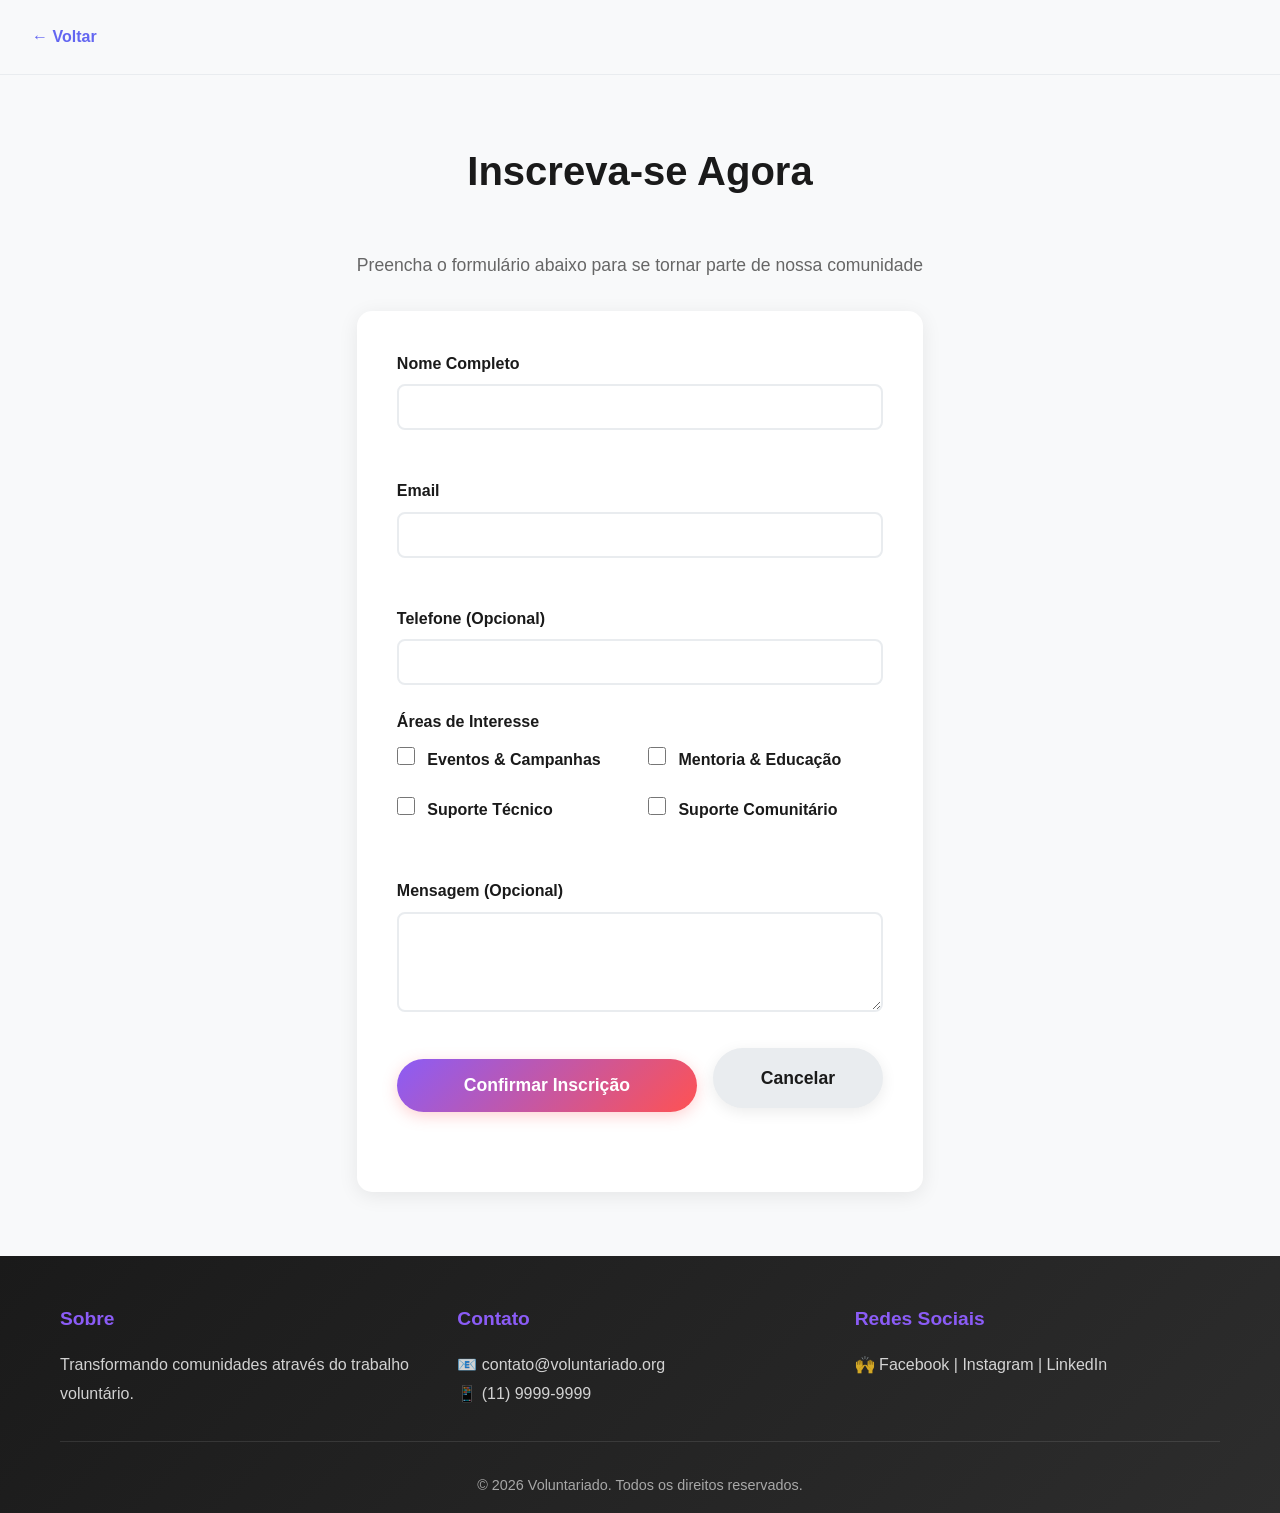
==== form.html @ 903ea0cb "interface inicial 1" ====
<!DOCTYPE html>
<html lang="pt-BR">
<head>
    <meta charset="UTF-8">
    <meta name="viewport" content="width=device-width, initial-scale=1.0">
    <title>Inscrição - Voluntariado</title>
    <link rel="stylesheet" href="style.css">
</head>
<body>
    <!-- BOTÃO VOLTAR -->
    <div class="back-button-container">
        <a href="index.html" class="back-button">← Voltar</a>
    </div>

    <!-- FORMULÁRIO DE INSCRIÇÃO -->
    <section class="inscricao inscricao-page">
        <div class="container">
            <h2 class="section-title">Inscreva-se Agora</h2>
            <p class="form-subtitle">Preencha o formulário abaixo para se tornar parte de nossa comunidade</p>
            
            <form id="form-inscricao" class="form">
                <div class="form-group">
                    <label for="nome">Nome Completo</label>
                    <input type="text" id="nome" name="nome" required>
                    <span class="error-message" id="error-nome"></span>
                </div>

                <div class="form-group">
                    <label for="email">Email</label>
                    <input type="email" id="email" name="email" required>
                    <span class="error-message" id="error-email"></span>
                </div>

                <div class="form-group">
                    <label for="telefone">Telefone (Opcional)</label>
                    <input type="tel" id="telefone" name="telefone">
                </div>

                <div class="form-group">
                    <label for="interesse">Áreas de Interesse</label>
                    <div class="checkbox-group">
                        <label class="checkbox-label">
                            <input type="checkbox" name="interesse" value="eventos"> Eventos & Campanhas
                        </label>
                        <label class="checkbox-label">
                            <input type="checkbox" name="interesse" value="mentoria"> Mentoria & Educação
                        </label>
                        <label class="checkbox-label">
                            <input type="checkbox" name="interesse" value="tecnico"> Suporte Técnico
                        </label>
                        <label class="checkbox-label">
                            <input type="checkbox" name="interesse" value="comunidade"> Suporte Comunitário
                        </label>
                    </div>
                    <span class="error-message" id="error-interesse"></span>
                </div>

                <div class="form-group">
                    <label for="mensagem">Mensagem (Opcional)</label>
                    <textarea id="mensagem" name="mensagem" rows="4"></textarea>
                </div>

                <div class="form-buttons">
                    <button type="submit" class="btn btn-primary btn-large">Confirmar Inscrição</button>
                    <a href="index.html" class="btn btn-secondary btn-large">Cancelar</a>
                </div>
                
                <div class="success-message" id="success-message"></div>
            </form>
        </div>
    </section>

    <!-- FOOTER -->
    <footer class="footer">
        <div class="container">
            <div class="footer-content">
                <div class="footer-section">
                    <h4>Sobre</h4>
                    <p>Transformando comunidades através do trabalho voluntário.</p>
                </div>
                <div class="footer-section">
                    <h4>Contato</h4>
                    <p>📧 contato@voluntariado.org</p>
                    <p>📱 (11) 9999-9999</p>
                </div>
                <div class="footer-section">
                    <h4>Redes Sociais</h4>
                    <p>🙌 Facebook | Instagram | LinkedIn</p>
                </div>
            </div>
            <hr>
            <p class="footer-bottom">&copy; 2026 Voluntariado. Todos os direitos reservados.</p>
        </div>
    </footer>

    <script src="script.js"></script>
</body>
</html>
---- style.css ----
/* ===== VARIÁVEIS DE COR ===== */
:root {
    --primary: #6366F1;
    --primary-dark: #4F46E5;
    --secondary: #8B5CF6;
    --secondary-light: #D8B4FE;
    --accent: #3B82F6;
    --dark: #1a1a1a;
    --light: #f8f9fa;
    --white: #ffffff;
    --gray: #666666;
    --gray-light: #e9ecef;
    --error: #dc3545;
    --success: #28a745;
}

/* ===== RESET & BASE ===== */
* {
    margin: 0;
    padding: 0;
    box-sizing: border-box;
}

html {
    scroll-behavior: smooth;
}

body {
    font-family: 'Segoe UI', Tahoma, Geneva, Verdana, sans-serif;
    color: var(--dark);
    line-height: 1.6;
    overflow-x: hidden;
}

.container {
    max-width: 1200px;
    margin: 0 auto;
    padding: 0 20px;
}

/* ===== DECORAÇÕES VISUAIS ===== */
.decorative-circle {
    position: absolute;
    border-radius: 50%;
    pointer-events: none;
    z-index: 1;
}

.decorative-circle.circle-3 {
    width: 120px;
    height: 120px;
    background: rgba(116, 87, 243, 0.712);
    top: 20%;
    left: 5%;
}

.decorative-circle.circle-7 {
    width: 90px;
    height: 90px;
    background: rgb(184, 180, 252);
    top: 60%;
    right: 8%;
}

.decorative-circle.circle-8 {
    width: 70px;
    height: 70px;
    background: rgb(146, 153, 252);
    bottom: 15%;
    left: 15%;
}
.decorative-circle.circle-9 {
    width: 100px;
    height: 100px;
    background: rgba(79, 70, 229, 0.28);
    top: 10%;
    right: 5%;
}
/* ===== HERO SECTION ===== */
.hero {
    position: relative;
    min-height: 600px;
    display: flex;
    align-items: center;
    justify-content: center;
    overflow: hidden;
}

.hero-background {
    position: absolute;
    top: 0;
    left: 0;
    right: 0;
    bottom: 0;
    background: linear-gradient(135deg, rgba(12, 35, 241, 0.877) 0%, rgba(250, 160, 57, 0.9) 100%);
    z-index: 1;
}

.hero::after {
    content: '';
    position: absolute;
    top: 0;
    right: -100px;
    width: 400px;
    height: 400px;
    background: rgba(255, 255, 255, 0.1);
    border-radius: 50%;
    z-index: 2;
}

.hero::before {
    content: '';
    position: absolute;
    bottom: -50px;
    left: -100px;
    width: 300px;
    height: 300px;
    background: rgba(255, 255, 255, 0.1);
    border-radius: 50%;
    z-index: 2;
}

.hero-content {
    position: relative;
    z-index: 3;
    text-align: center;
    color: var(--white);
    animation: fadeInUp 0.8s ease-out;
}

.hero-title {
    font-size: 3.5rem;
    font-weight: 800;
    margin-bottom: 1rem;
    text-shadow: 2px 2px 4px rgba(0, 0, 0, 0.2);
}

.hero-subtitle {
    font-size: 1.5rem;
    margin-bottom: 2rem;
    opacity: 0.95;
    text-shadow: 1px 1px 2px rgba(0, 0, 0, 0.2);
}

/* ===== BOTÃO VOLTAR ===== */
.back-button-container {
    padding: 1.5rem 2rem;
    background: var(--light);
    border-bottom: 1px solid var(--gray-light);
}

.back-button {
    display: inline-flex;
    align-items: center;
    color: var(--primary);
    text-decoration: none;
    font-weight: 600;
    transition: all 0.3s ease;
}

.back-button:hover {
    transform: translateX(-5px);
    color: var(--primary-dark);
}

/* ===== BOTÕES ===== */
.btn {
    display: inline-block;
    padding: 0.75rem 2rem;
    border: none;
    border-radius: 50px;
    font-weight: 600;
    cursor: pointer;
    text-decoration: none;
    transition: all 0.3s ease;
    font-size: 1rem;
}

.btn-primary {
    background: linear-gradient(135deg, var(--secondary) 0%, #FF5252 100%);
    color: var(--white);
    box-shadow: 0 4px 15px rgba(255, 107, 107, 0.3);
}

.btn-primary:hover {
    transform: translateY(-3px);
    box-shadow: 0 6px 20px rgba(255, 107, 107, 0.4);
}

.btn-secondary {
    background: var(--gray-light);
    color: var(--dark);
    box-shadow: 0 4px 15px rgba(0, 0, 0, 0.08);
}

.btn-secondary:hover {
    background: var(--gray);
    color: var(--white);
    transform: translateY(-3px);
    box-shadow: 0 6px 20px rgba(0, 0, 0, 0.15);
}

.btn-large {
    padding: 1rem 3rem;
    font-size: 1.1rem;
}

/* ===== SEÇÕES ===== */
section {
    padding: 4rem 0;
}

.section-title {
    font-size: 2.5rem;
    font-weight: 700;
    text-align: center;
    margin-bottom: 3rem;
    color: var(--dark);
}

/* ===== SOBRE SECTION ===== */
.sobre {
    background: linear-gradient(180deg, var(--light) 0%, var(--white) 100%);
    position: relative;
}

.sobre-content {
    max-width: 800px;
    margin: 0 auto;
    text-align: center;
    margin-bottom: 3rem;
}

.sobre-content p {
    font-size: 1.1rem;
    color: var(--gray);
    line-height: 1.8;
    margin-bottom: 2rem;
}

.sobre-stats {
    display: grid;
    grid-template-columns: repeat(3, 1fr);
    gap: 2rem;
    margin-top: 2rem;
}

.stat {
    background: var(--white);
    padding: 2rem;
    border-radius: 15px;
    box-shadow: 0 4px 15px rgba(0, 0, 0, 0.08);
    transition: transform 0.3s ease, box-shadow 0.3s ease;
}

.stat:hover {
    transform: translateY(-5px);
    box-shadow: 0 6px 20px rgba(0, 0, 0, 0.12);
}

.stat h3 {
    font-size: 2.5rem;
    color: var(--primary);
    margin-bottom: 0.5rem;
}

.stat p {
    color: var(--gray);
    font-size: 1rem;
    margin: 0;
}

/* ===== FORMAS DE AJUDAR ===== */
.formas {
    background: linear-gradient(135deg, var(--primary) 0%, var(--primary-dark) 100%);
    color: var(--white);
}

.formas .section-title {
    color: var(--white);
}

.cards-grid {
    display: grid;
    grid-template-columns: repeat(auto-fit, minmax(280px, 1fr));
    gap: 2rem;
}

.card {
    background: rgba(255, 255, 255, 0.95);
    color: var(--dark);
    padding: 2.5rem;
    border-radius: 15px;
    text-align: center;
    transition: all 0.3s ease;
    box-shadow: 0 4px 15px rgba(0, 0, 0, 0.1);
}

.card:hover {
    transform: translateY(-10px);
    box-shadow: 0 10px 30px rgba(0, 0, 0, 0.2);
    background: var(--white);
}

.card-icon {
    font-size: 3rem;
    margin-bottom: 1rem;
    display: block;
}

.card h3 {
    font-size: 1.5rem;
    color: var(--primary);
    margin-bottom: 1rem;
}

.card p {
    color: var(--gray);
    line-height: 1.7;
}

/* ===== FORMULÁRIO ===== */
.inscricao {
    background: var(--light);
}

.inscricao-page {
    min-height: calc(100vh - 200px);
    display: flex;
    align-items: center;
    justify-content: center;
}

.form-subtitle {
    text-align: center;
    color: var(--gray);
    font-size: 1.1rem;
    margin-bottom: 2rem;
    max-width: 600px;
    margin-left: auto;
    margin-right: auto;
}

.form {
    max-width: 600px;
    margin: 0 auto;
    background: var(--white);
    padding: 2.5rem;
    border-radius: 15px;
    box-shadow: 0 4px 20px rgba(0, 0, 0, 0.08);
}

.form-group {
    margin-bottom: 1.5rem;
}

.form-group label {
    display: block;
    margin-bottom: 0.5rem;
    font-weight: 600;
    color: var(--dark);
}

.form-group input[type="text"],
.form-group input[type="email"],
.form-group input[type="tel"],
.form-group textarea {
    width: 100%;
    padding: 0.75rem 1rem;
    border: 2px solid var(--gray-light);
    border-radius: 8px;
    font-size: 1rem;
    transition: border-color 0.3s ease;
    font-family: inherit;
}

.form-group input:focus,
.form-group textarea:focus {
    outline: none;
    border-color: var(--primary);
    box-shadow: 0 0 0 3px rgba(0, 102, 255, 0.1);
}

.checkbox-group {
    display: grid;
    grid-template-columns: 1fr 1fr;
    gap: 1rem;
    margin-top: 0.75rem;
}

.checkbox-label {
    display: flex;
    align-items: center;
    cursor: pointer;
    font-weight: 500;
    color: var(--gray);
}

.checkbox-label input[type="checkbox"] {
    margin-right: 0.5rem;
    width: 18px;
    height: 18px;
    cursor: pointer;
    accent-color: var(--primary);
}

.error-message {
    color: var(--error);
    font-size: 0.85rem;
    margin-top: 0.3rem;
    display: block;
    min-height: 1.2rem;
}

.success-message {
    color: var(--success);
    font-size: 1rem;
    margin-top: 1rem;
    text-align: center;
    font-weight: 600;
    min-height: 1.5rem;
}

.form button[type="submit"] {
    width: 100%;
    margin-top: 1rem;
}

.form-buttons {
    display: flex;
    gap: 1rem;
    margin-top: 1rem;
    align-items: center;
}

.form-buttons .btn {
    display: flex;
    align-items: center;
    justify-content: center;
    text-align: center;
}

.form-buttons button[type="submit"] {
    flex: 1;
}

/* ===== FOOTER ===== */
.footer {
    background: linear-gradient(135deg, var(--dark) 0%, #2d2d2d 100%);
    color: var(--white);
    padding: 3rem 0 1rem;
}

.footer-content {
    display: grid;
    grid-template-columns: repeat(auto-fit, minmax(250px, 1fr));
    gap: 2rem;
    margin-bottom: 2rem;
}

.footer-section h4 {
    color: var(--secondary);
    margin-bottom: 1rem;
    font-size: 1.2rem;
}

.footer-section p {
    color: rgba(255, 255, 255, 0.8);
    line-height: 1.8;
}

.footer hr {
    border: none;
    border-top: 1px solid rgba(255, 255, 255, 0.1);
    margin: 2rem 0;
}

.footer-bottom {
    text-align: center;
    color: rgba(255, 255, 255, 0.6);
    font-size: 0.9rem;
}

/* ===== ANIMAÇÕES ===== */
@keyframes fadeInUp {
    from {
        opacity: 0;
        transform: translateY(30px);
    }
    to {
        opacity: 1;
        transform: translateY(0);
    }
}

@keyframes slideInLeft {
    from {
        opacity: 0;
        transform: translateX(-30px);
    }
    to {
        opacity: 1;
        transform: translateX(0);
    }
}

/* ===== RESPONSIVIDADE ===== */
@media (max-width: 768px) {
    .hero-title {
        font-size: 2.5rem;
    }

    .hero-subtitle {
        font-size: 1.1rem;
    }

    .section-title {
        font-size: 2rem;
    }

    .sobre-stats {
        grid-template-columns: 1fr;
    }

    .cards-grid {
        grid-template-columns: 1fr;
    }

    .checkbox-group {
        grid-template-columns: 1fr;
    }

    .footer-content {
        grid-template-columns: 1fr;
    }

    .hero {
        min-height: 400px;
    }

    .form-buttons {
        flex-direction: column;
    }

    /* Ocultar círculos decorativos em telas menores */
    .circle-3, .circle-7, .circle-8, .circle-9 {
        display: none;
    }

    .circle-7 {
        width: 60px;
        height: 60px;
        top: 50%;
        right: 5%;
    }

    .circle-8 {
        width: 50px;
        height: 50px;
        bottom: 10%;
        left: 10%;
    }
}

@media (max-width: 480px) {
    .hero-title {
        font-size: 2rem;
    }

    .hero-subtitle {
        font-size: 1rem;
    }

    .section-title {
        font-size: 1.5rem;
    }

    .back-button-container {
        padding: 1rem;
    }

    .back-button {
        font-size: 0.95rem;
    }

    .form-buttons {
        flex-direction: column;
    }

    .form-buttons .btn {
        padding: 0.75rem 1.5rem;
    }

    /* Ocultar todos os círculos decorativos em telas muito pequenas */
    .decorative-circle {
        display: none;
    }
}
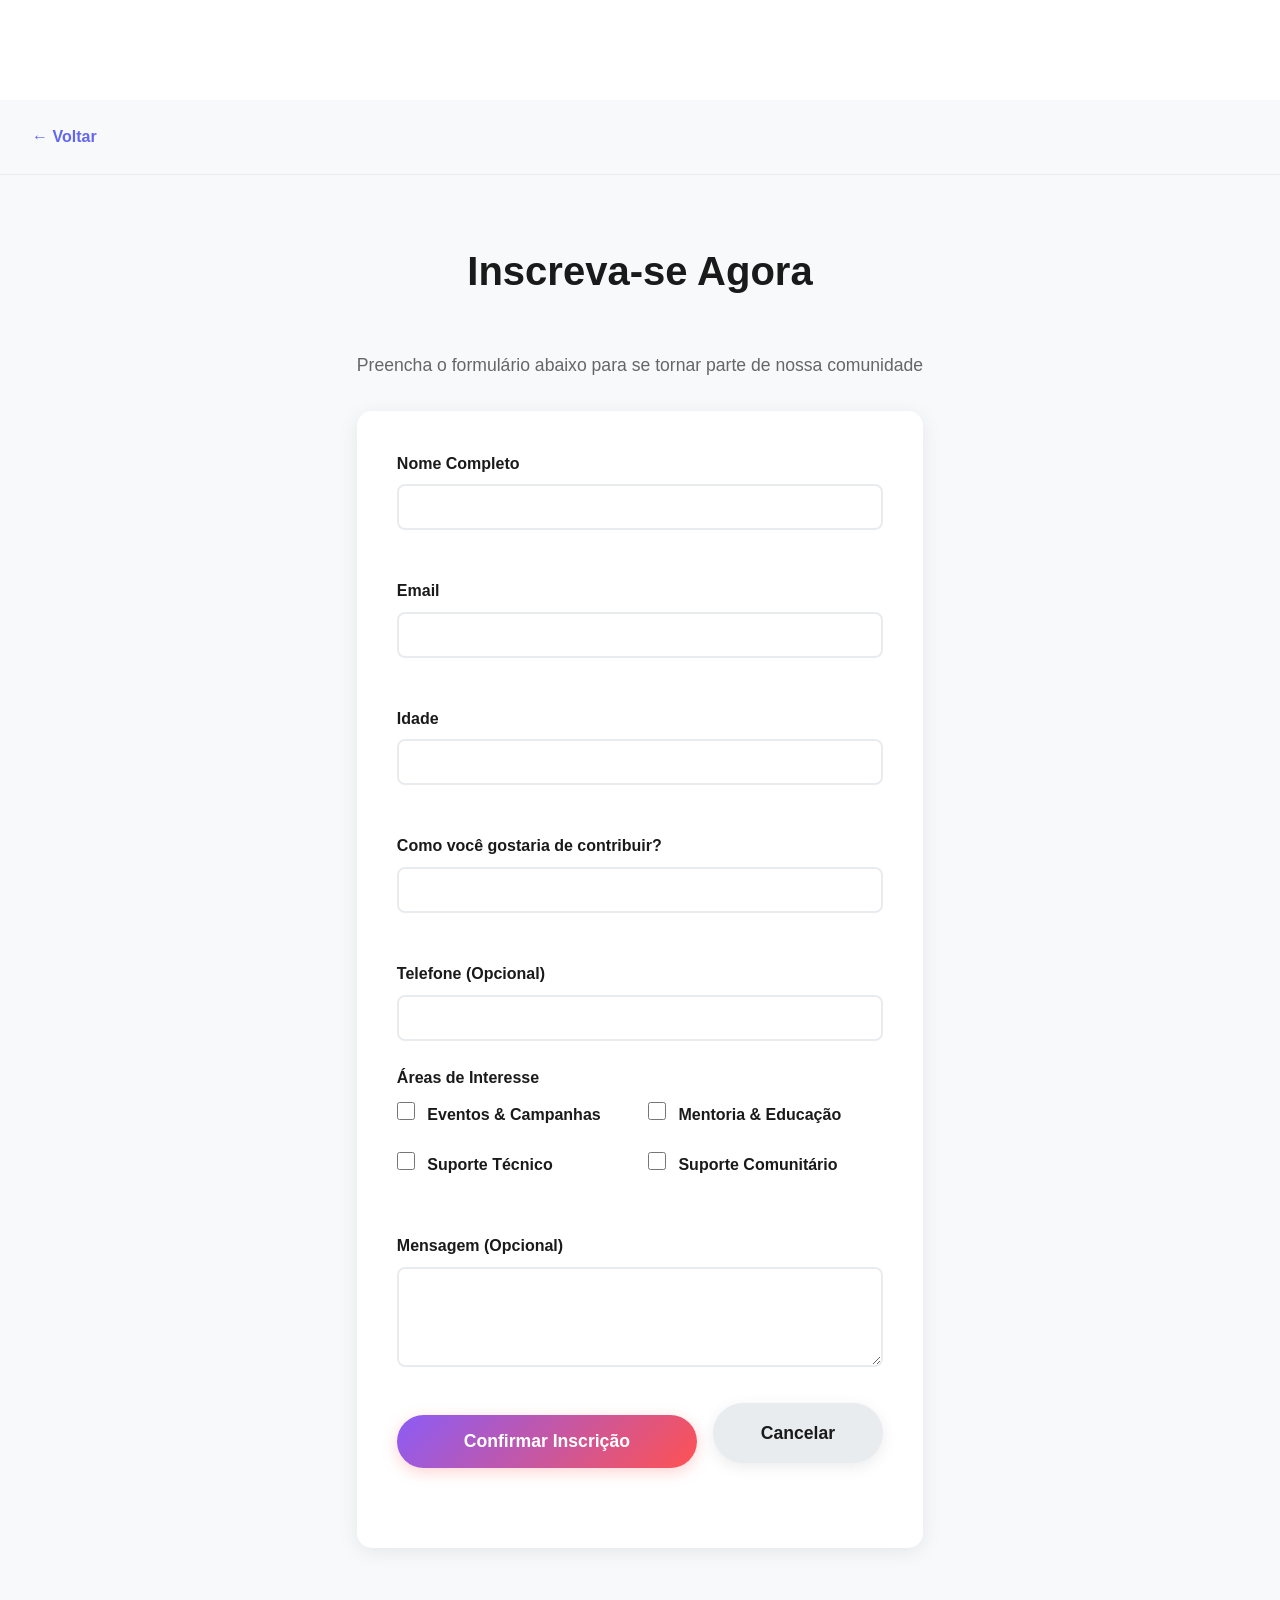
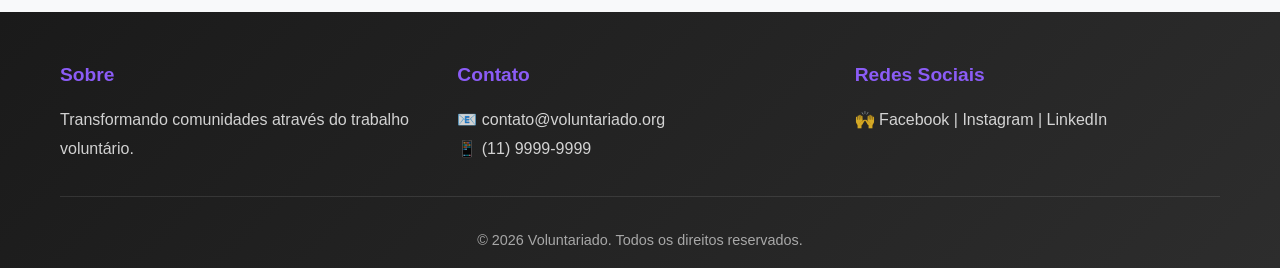
==== commit bddce13a: "interface inicial 2 + form de login" ====
--- a/form.html
+++ b/form.html
@@ -29,6 +29,18 @@
                     <label for="email">Email</label>
                     <input type="email" id="email" name="email" required>
                     <span class="error-message" id="error-email"></span>
+                </div>
+
+                <div class="form-group">
+                    <label for="idade">Idade</label>
+                    <input type="number" id="idade" name="idade" required min="14" max="99">
+                    <span class="error-message" id="error-idade"></span>
+                </div>
+
+                <div class="form-group">
+                    <label for="contribuicao">Como você gostaria de contribuir?</label>
+                    <input type="text" id="contribuicao" name="contribuicao" required>
+                    <span class="error-message" id="error-contribuicao"></span>
                 </div>
 
                 <div class="form-group">
--- a/style.css
+++ b/style.css
@@ -30,6 +30,71 @@
     color: var(--dark);
     line-height: 1.6;
     overflow-x: hidden;
+    padding-top: 100px;
+}
+
+.page-header {
+    width: 100%;
+    padding: 0 2rem;
+    display: flex;
+    justify-content: space-between;
+    align-items: center;
+    background: rgba(19, 19, 146, 0.95);
+    box-shadow: 0 4px 20px rgba(15, 15, 112, 0.411);
+    position: fixed;
+    top: 0;
+    left: 0;
+    z-index: 1000;
+    height: 100px;
+    transition: background 0.3s ease, backdrop-filter 0.3s ease;
+    backdrop-filter: blur(6px);
+}
+
+.page-header.scrolled {
+    background: rgba(19, 19, 146, 0.75);
+}
+
+.header-left {
+    position: relative;
+    z-index: 2;
+}
+
+.header-logo-circle {
+    width: 110px;
+    height: 100px;
+    border-radius: 50%;
+    background: rgba(255, 255, 255, 0.95);
+    display: flex;
+    justify-content: center;
+    align-items: center;
+    box-shadow: 0 8px 18px rgba(0, 0, 0, 0.08);
+}
+
+.page-header-image {
+    max-width: 100px;
+    width: 100px;
+    height: 90px;
+    display: block;
+    position: relative;
+    z-index: 2;
+}
+
+.header-nav {
+    display: flex;
+    gap: 2rem;
+    align-items: center;
+    z-index: 2;
+}
+
+.header-nav a {
+    color: var(--white);
+    text-decoration: none;
+    font-weight: 600;
+    transition: color 0.3s ease;
+}
+
+.header-nav a:hover {
+    color: var(--secondary-light);
 }
 
 .container {
@@ -224,6 +289,11 @@
     position: relative;
 }
 
+.projeto {
+    background: linear-gradient(180deg, var(--light) 0%, var(--white) 100%);
+    position: relative;
+}
+
 .sobre-content {
     max-width: 800px;
     margin: 0 auto;
@@ -236,6 +306,41 @@
     color: var(--gray);
     line-height: 1.8;
     margin-bottom: 2rem;
+}
+
+.sobre-details {
+    display: grid;
+    grid-template-columns: repeat(auto-fit, minmax(240px, 1fr));
+    gap: 1.5rem;
+    margin-top: 2rem;
+    text-align: left;
+}
+
+.detail-card,
+.project-card {
+    background: var(--white);
+    padding: 1.75rem;
+    border-radius: 18px;
+    box-shadow: 0 10px 25px rgba(0, 0, 0, 0.05);
+    border: 1px solid rgba(99, 102, 241, 0.1);
+}
+
+.detail-card h3,
+.project-card h3 {
+    margin-bottom: 1rem;
+    color: var(--primary);
+    font-size: 1.25rem;
+}
+
+.detail-card p,
+.project-card p {
+    color: var(--gray);
+    line-height: 1.7;
+    margin-bottom: 0.75rem;
+}
+
+.project-card p:last-child {
+    margin-bottom: 0;
 }
 
 .sobre-stats {
@@ -364,6 +469,7 @@
 .form-group input[type="text"],
 .form-group input[type="email"],
 .form-group input[type="tel"],
+.form-group input[type="number"],
 .form-group textarea {
     width: 100%;
     padding: 0.75rem 1rem;
